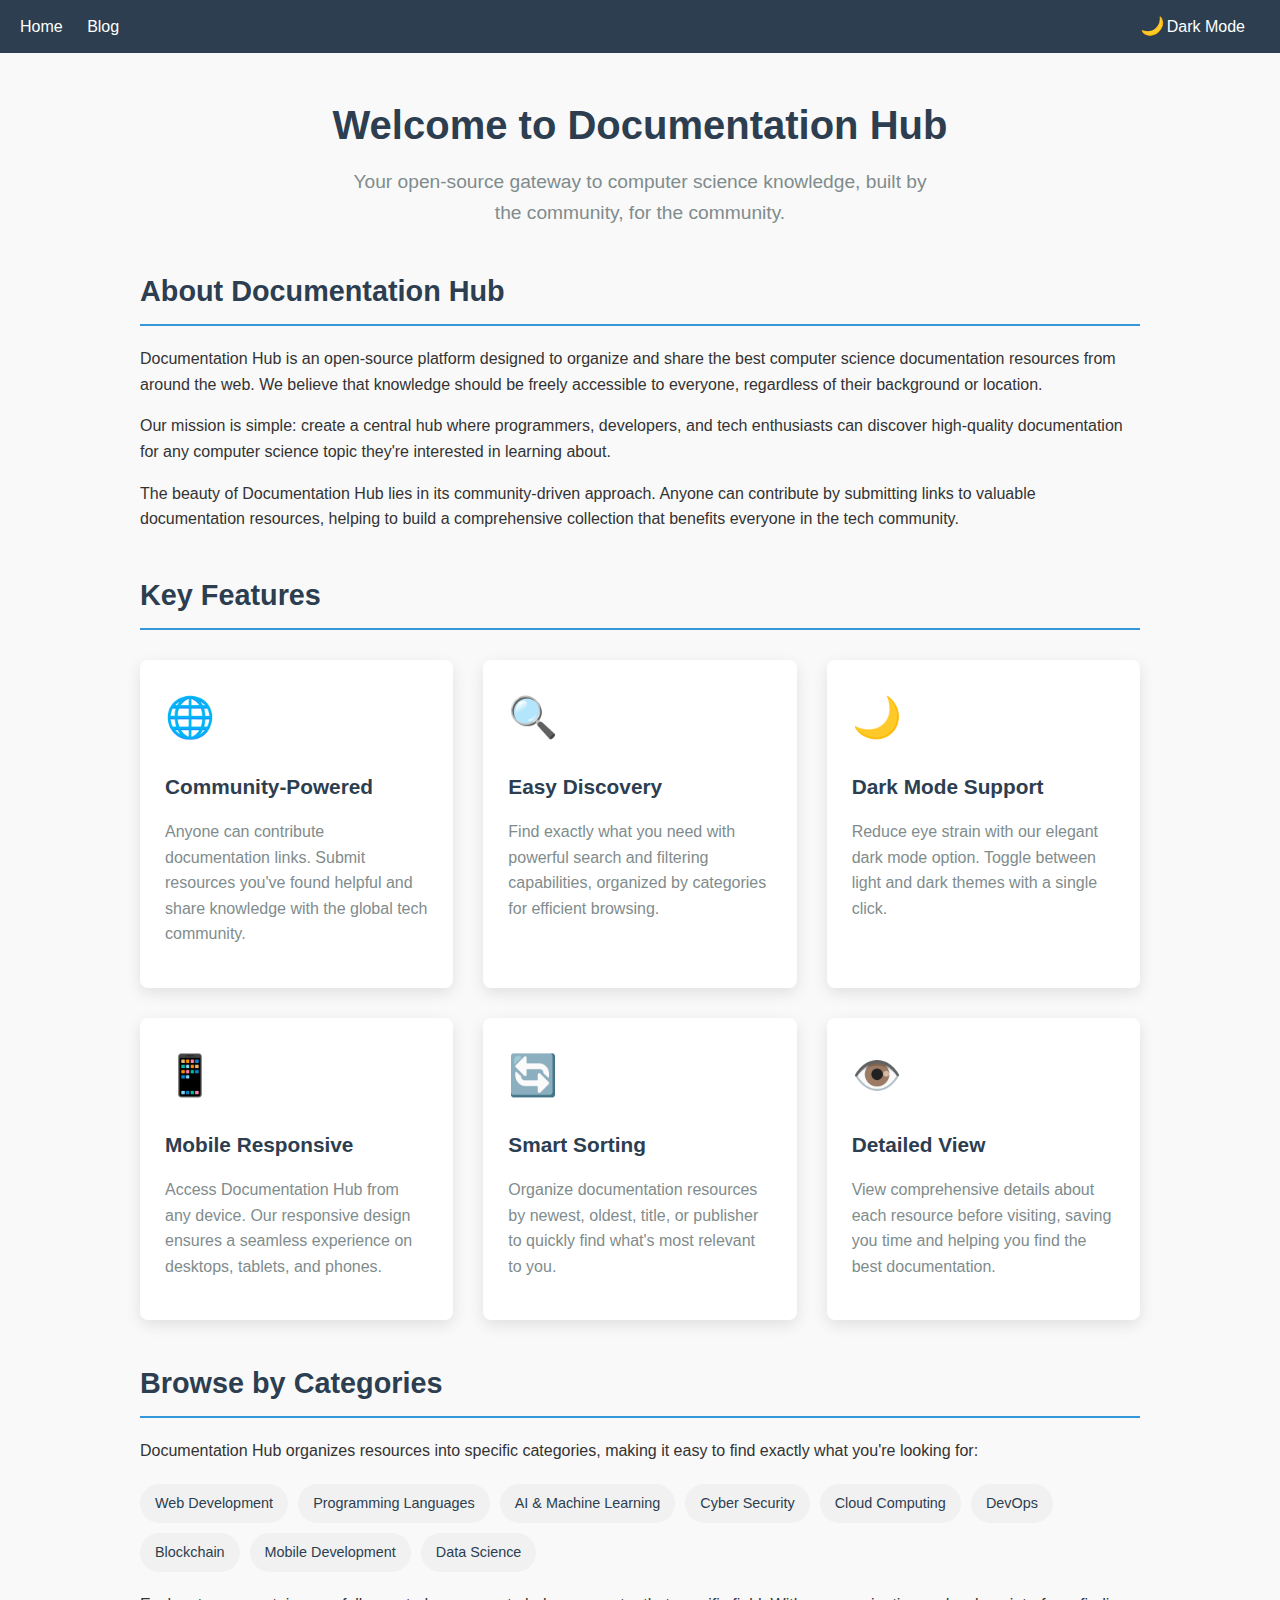
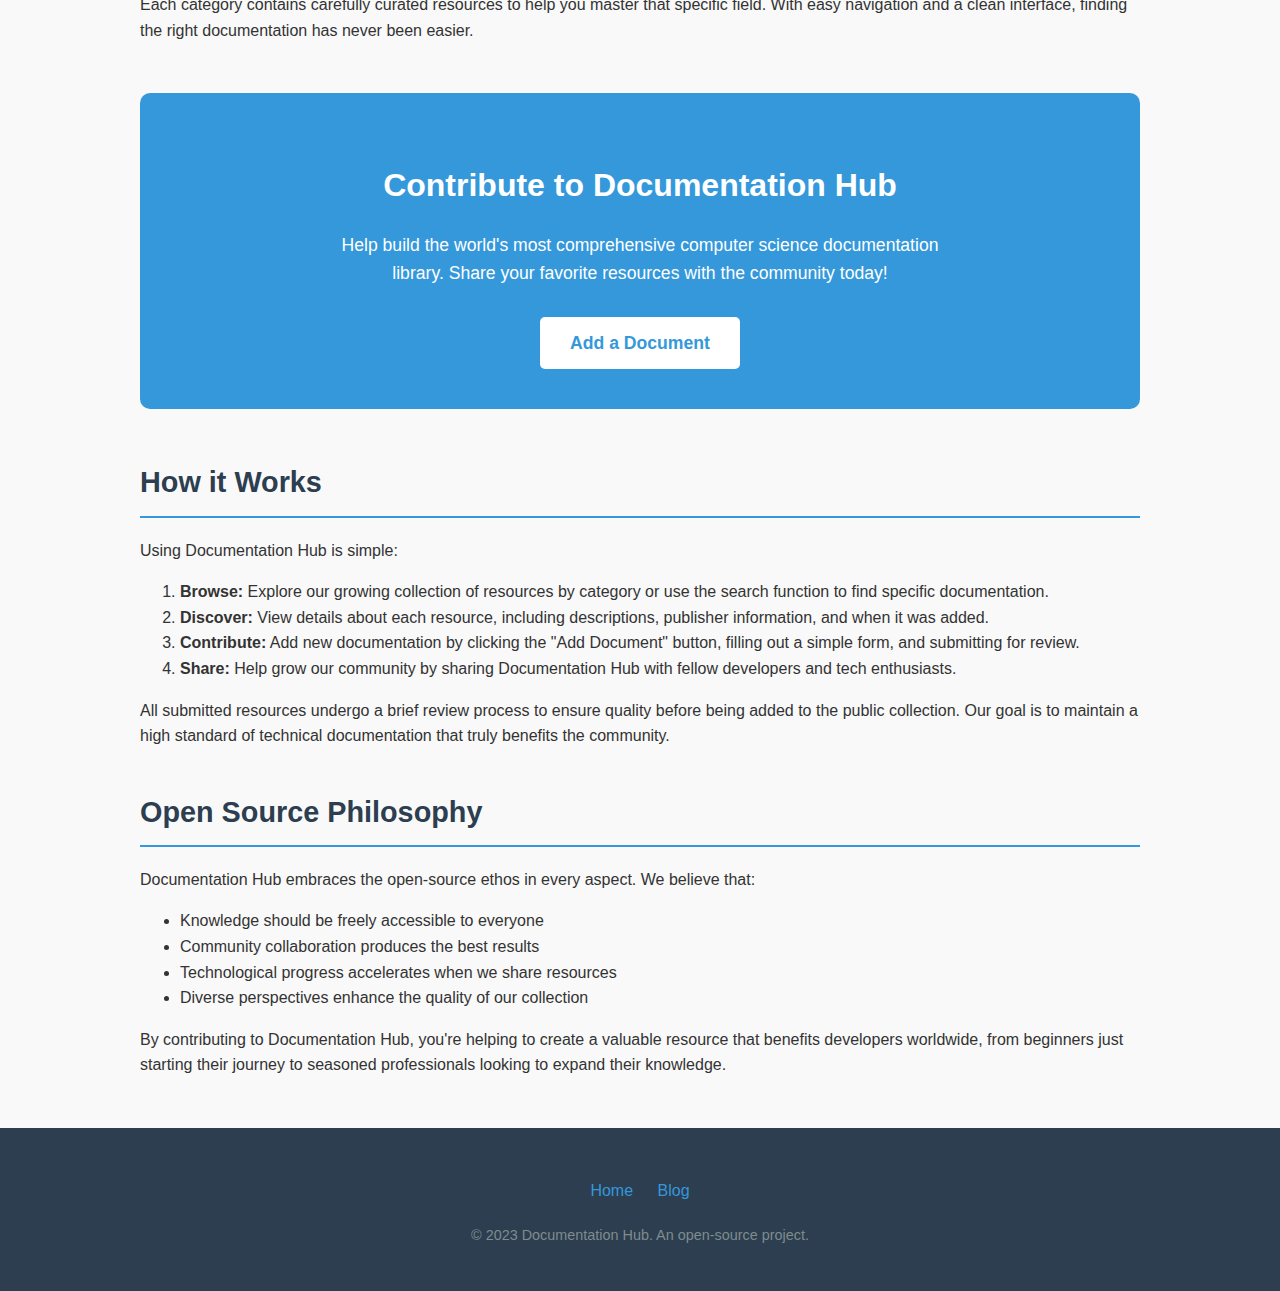
==== blog.html @ b3c6072e "Add files via upload" ====
<!DOCTYPE html>
<html lang="en">
<head>
    <meta charset="UTF-8">
    <meta name="viewport" content="width=device-width, initial-scale=1.0">
    <title>Documentation Hub - Blog</title>
    <style>
        /* General Page Styles */
        body {
            font-family: 'Arial', sans-serif;
            margin: 0;
            padding: 0;
            background-color: #f9f9f9;
            color: #333;
            min-width: 375px;
            line-height: 1.6;
        }

        /* Top Bar */
        .top-bar {
            display: flex;
            justify-content: space-between;
            align-items: center;
            padding: 12px 20px;
            background-color: #2C3E50;
            color: white;
            position: sticky;
            top: 0;
            z-index: 100;
        }
        
        .top-bar a {
            color: white;
            text-decoration: none;
            transition: all 0.3s;
            margin-right: 20px;
        }
        
        .top-bar a:hover {
            color: #3498db;
        }
        
        .dark-mode-toggle {
            margin-right: 15px;
            cursor: pointer;
            display: flex;
            align-items: center;
            color: white;
        }
        
        .dark-mode-toggle i {
            margin-right: 5px;
            font-size: 18px;
        }

        /* Blog Content */
        .blog-container {
            max-width: 1000px;
            margin: 40px auto;
            padding: 0 20px;
        }
        
        .blog-header {
            text-align: center;
            margin-bottom: 40px;
        }
        
        .blog-title {
            font-size: 2.5rem;
            color: #2C3E50;
            margin-bottom: 10px;
        }
        
        .blog-subtitle {
            font-size: 1.2rem;
            color: #7f8c8d;
            max-width: 600px;
            margin: 0 auto;
        }
        
        .blog-content {
            margin-bottom: 50px;
        }
        
        .blog-section {
            margin-bottom: 40px;
        }
        
        .section-title {
            font-size: 1.8rem;
            color: #2C3E50;
            margin-bottom: 20px;
            padding-bottom: 10px;
            border-bottom: 2px solid #3498db;
        }
        
        .feature-grid {
            display: grid;
            grid-template-columns: repeat(auto-fit, minmax(300px, 1fr));
            gap: 30px;
            margin-top: 30px;
        }
        
        .feature-card {
            background: white;
            border-radius: 8px;
            padding: 25px;
            box-shadow: 0 5px 15px rgba(0,0,0,0.1);
            transition: transform 0.3s, box-shadow 0.3s;
        }
        
        .feature-card:hover {
            transform: translateY(-5px);
            box-shadow: 0 8px 20px rgba(0,0,0,0.15);
        }
        
        .feature-icon {
            font-size: 2.5rem;
            margin-bottom: 15px;
            color: #3498db;
        }
        
        .feature-title {
            font-size: 1.3rem;
            margin-bottom: 10px;
            color: #2C3E50;
        }
        
        .feature-description {
            color: #7f8c8d;
            font-size: 1rem;
        }
        
        .cta-section {
            text-align: center;
            margin: 50px 0;
            padding: 40px;
            background-color: #3498db;
            border-radius: 10px;
            color: white;
        }
        
        .cta-title {
            font-size: 2rem;
            margin-bottom: 20px;
        }
        
        .cta-description {
            max-width: 600px;
            margin: 0 auto 30px;
            font-size: 1.1rem;
        }
        
        .cta-button {
            display: inline-block;
            padding: 12px 30px;
            background-color: white;
            color: #3498db;
            text-decoration: none;
            font-weight: bold;
            border-radius: 5px;
            transition: all 0.3s;
            font-size: 1.1rem;
        }
        
        .cta-button:hover {
            background-color: #f1f1f1;
            transform: translateY(-2px);
            box-shadow: 0 5px 15px rgba(0,0,0,0.1);
        }
        
        /* Categories Section */
        .categories-list {
            display: flex;
            flex-wrap: wrap;
            gap: 10px;
            margin-top: 20px;
        }
        
        .category-badge {
            background-color: #f1f1f1;
            padding: 8px 15px;
            border-radius: 20px;
            font-size: 0.9rem;
            color: #2C3E50;
            transition: all 0.3s;
        }
        
        .category-badge:hover {
            background-color: #3498db;
            color: white;
        }
        
        /* Footer */
        .footer {
            background-color: #2C3E50;
            color: white;
            padding: 30px 20px;
            text-align: center;
        }
        
        .footer-content {
            max-width: 800px;
            margin: 0 auto;
        }
        
        .footer-links {
            margin: 20px 0;
        }
        
        .footer-links a {
            color: #3498db;
            text-decoration: none;
            margin: 0 10px;
            transition: color 0.3s;
        }
        
        .footer-links a:hover {
            color: white;
        }
        
        .copyright {
            margin-top: 20px;
            color: #7f8c8d;
            font-size: 0.9rem;
        }
        
        /* Dark Mode Styles */
        body.dark-mode {
            background-color: #1a1a1a;
            color: #f0f0f0;
        }
        
        body.dark-mode .blog-title,
        body.dark-mode .section-title,
        body.dark-mode .feature-title {
            color: #e0e0e0;
        }
        
        body.dark-mode .blog-subtitle,
        body.dark-mode .feature-description {
            color: #b0b0b0;
        }
        
        body.dark-mode .feature-card {
            background-color: #2d2d2d;
            box-shadow: 0 5px 15px rgba(0,0,0,0.3);
        }
        
        body.dark-mode .category-badge {
            background-color: #3d3d3d;
            color: #e0e0e0;
        }
        
        body.dark-mode .category-badge:hover {
            background-color: #3498db;
        }
        
        /* Responsive Styles */
        @media (max-width: 768px) {
            .blog-title {
                font-size: 2rem;
            }
            
            .section-title {
                font-size: 1.5rem;
            }
            
            .feature-grid {
                grid-template-columns: 1fr;
            }
            
            .cta-title {
                font-size: 1.6rem;
            }
        }
    </style>
</head>
<body>

    <div class="top-bar">
        <div>
            <a href="index.html">Home</a>
            <a href="blog.html">Blog</a>
        </div>
        <div class="dark-mode-toggle" onclick="toggleDarkMode()">
            <i id="darkModeIcon">🌙</i>
            <span id="darkModeText">Dark Mode</span>
        </div>
    </div>

    <div class="blog-container">
        <div class="blog-header">
            <h1 class="blog-title">Welcome to Documentation Hub</h1>
            <p class="blog-subtitle">Your open-source gateway to computer science knowledge, built by the community, for the community.</p>
        </div>
        
        <div class="blog-content">
            <div class="blog-section">
                <h2 class="section-title">About Documentation Hub</h2>
                <p>Documentation Hub is an open-source platform designed to organize and share the best computer science documentation resources from around the web. We believe that knowledge should be freely accessible to everyone, regardless of their background or location.</p>
                <p>Our mission is simple: create a central hub where programmers, developers, and tech enthusiasts can discover high-quality documentation for any computer science topic they're interested in learning about.</p>
                <p>The beauty of Documentation Hub lies in its community-driven approach. Anyone can contribute by submitting links to valuable documentation resources, helping to build a comprehensive collection that benefits everyone in the tech community.</p>
            </div>
            
            <div class="blog-section">
                <h2 class="section-title">Key Features</h2>
                <div class="feature-grid">
                    <div class="feature-card">
                        <div class="feature-icon">🌐</div>
                        <h3 class="feature-title">Community-Powered</h3>
                        <p class="feature-description">Anyone can contribute documentation links. Submit resources you've found helpful and share knowledge with the global tech community.</p>
                    </div>
                    
                    <div class="feature-card">
                        <div class="feature-icon">🔍</div>
                        <h3 class="feature-title">Easy Discovery</h3>
                        <p class="feature-description">Find exactly what you need with powerful search and filtering capabilities, organized by categories for efficient browsing.</p>
                    </div>
                    
                    <div class="feature-card">
                        <div class="feature-icon">🌙</div>
                        <h3 class="feature-title">Dark Mode Support</h3>
                        <p class="feature-description">Reduce eye strain with our elegant dark mode option. Toggle between light and dark themes with a single click.</p>
                    </div>
                    
                    <div class="feature-card">
                        <div class="feature-icon">📱</div>
                        <h3 class="feature-title">Mobile Responsive</h3>
                        <p class="feature-description">Access Documentation Hub from any device. Our responsive design ensures a seamless experience on desktops, tablets, and phones.</p>
                    </div>
                    
                    <div class="feature-card">
                        <div class="feature-icon">🔄</div>
                        <h3 class="feature-title">Smart Sorting</h3>
                        <p class="feature-description">Organize documentation resources by newest, oldest, title, or publisher to quickly find what's most relevant to you.</p>
                    </div>
                    
                    <div class="feature-card">
                        <div class="feature-icon">👁️</div>
                        <h3 class="feature-title">Detailed View</h3>
                        <p class="feature-description">View comprehensive details about each resource before visiting, saving you time and helping you find the best documentation.</p>
                    </div>
                </div>
            </div>
            
            <div class="blog-section">
                <h2 class="section-title">Browse by Categories</h2>
                <p>Documentation Hub organizes resources into specific categories, making it easy to find exactly what you're looking for:</p>
                
                <div class="categories-list">
                    <span class="category-badge">Web Development</span>
                    <span class="category-badge">Programming Languages</span>
                    <span class="category-badge">AI & Machine Learning</span>
                    <span class="category-badge">Cyber Security</span>
                    <span class="category-badge">Cloud Computing</span>
                    <span class="category-badge">DevOps</span>
                    <span class="category-badge">Blockchain</span>
                    <span class="category-badge">Mobile Development</span>
                    <span class="category-badge">Data Science</span>
                </div>
                
                <p style="margin-top: 20px;">Each category contains carefully curated resources to help you master that specific field. With easy navigation and a clean interface, finding the right documentation has never been easier.</p>
            </div>
            
            <div class="cta-section">
                <h2 class="cta-title">Contribute to Documentation Hub</h2>
                <p class="cta-description">Help build the world's most comprehensive computer science documentation library. Share your favorite resources with the community today!</p>
                <a href="index.html" class="cta-button">Add a Document</a>
            </div>
            
            <div class="blog-section">
                <h2 class="section-title">How it Works</h2>
                <p>Using Documentation Hub is simple:</p>
                <ol>
                    <li><strong>Browse:</strong> Explore our growing collection of resources by category or use the search function to find specific documentation.</li>
                    <li><strong>Discover:</strong> View details about each resource, including descriptions, publisher information, and when it was added.</li>
                    <li><strong>Contribute:</strong> Add new documentation by clicking the "Add Document" button, filling out a simple form, and submitting for review.</li>
                    <li><strong>Share:</strong> Help grow our community by sharing Documentation Hub with fellow developers and tech enthusiasts.</li>
                </ol>
                <p>All submitted resources undergo a brief review process to ensure quality before being added to the public collection. Our goal is to maintain a high standard of technical documentation that truly benefits the community.</p>
            </div>
            
            <div class="blog-section">
                <h2 class="section-title">Open Source Philosophy</h2>
                <p>Documentation Hub embraces the open-source ethos in every aspect. We believe that:</p>
                <ul>
                    <li>Knowledge should be freely accessible to everyone</li>
                    <li>Community collaboration produces the best results</li>
                    <li>Technological progress accelerates when we share resources</li>
                    <li>Diverse perspectives enhance the quality of our collection</li>
                </ul>
                <p>By contributing to Documentation Hub, you're helping to create a valuable resource that benefits developers worldwide, from beginners just starting their journey to seasoned professionals looking to expand their knowledge.</p>
            </div>
        </div>
    </div>
    
    <footer class="footer">
        <div class="footer-content">
            <div class="footer-links">
                <a href="index.html">Home</a>
                <a href="blog.html">Blog</a>
            </div>
            <p class="copyright">© 2023 Documentation Hub. An open-source project.</p>
        </div>
    </footer>

    <script>
        // Dark Mode Toggle
        function toggleDarkMode() {
            const isDarkMode = document.body.classList.toggle('dark-mode');
            updateDarkModeUI(isDarkMode);
            localStorage.setItem('darkMode', isDarkMode ? 'enabled' : 'disabled');
        }

        function updateDarkModeUI(isDarkMode) {
            const icon = document.getElementById('darkModeIcon');
            const text = document.getElementById('darkModeText');
            
            if (isDarkMode) {
                icon.textContent = '☀️';
                text.textContent = 'Light Mode';
            } else {
                icon.textContent = '🌙';
                text.textContent = 'Dark Mode';
            }
        }

        // Check for saved dark mode preference on page load
        document.addEventListener("DOMContentLoaded", function() {
            const darkModePref = localStorage.getItem('darkMode');
            if (darkModePref === 'enabled') {
                document.body.classList.add('dark-mode');
                updateDarkModeUI(true);
            }
        });
    </script>

</body>
</html>
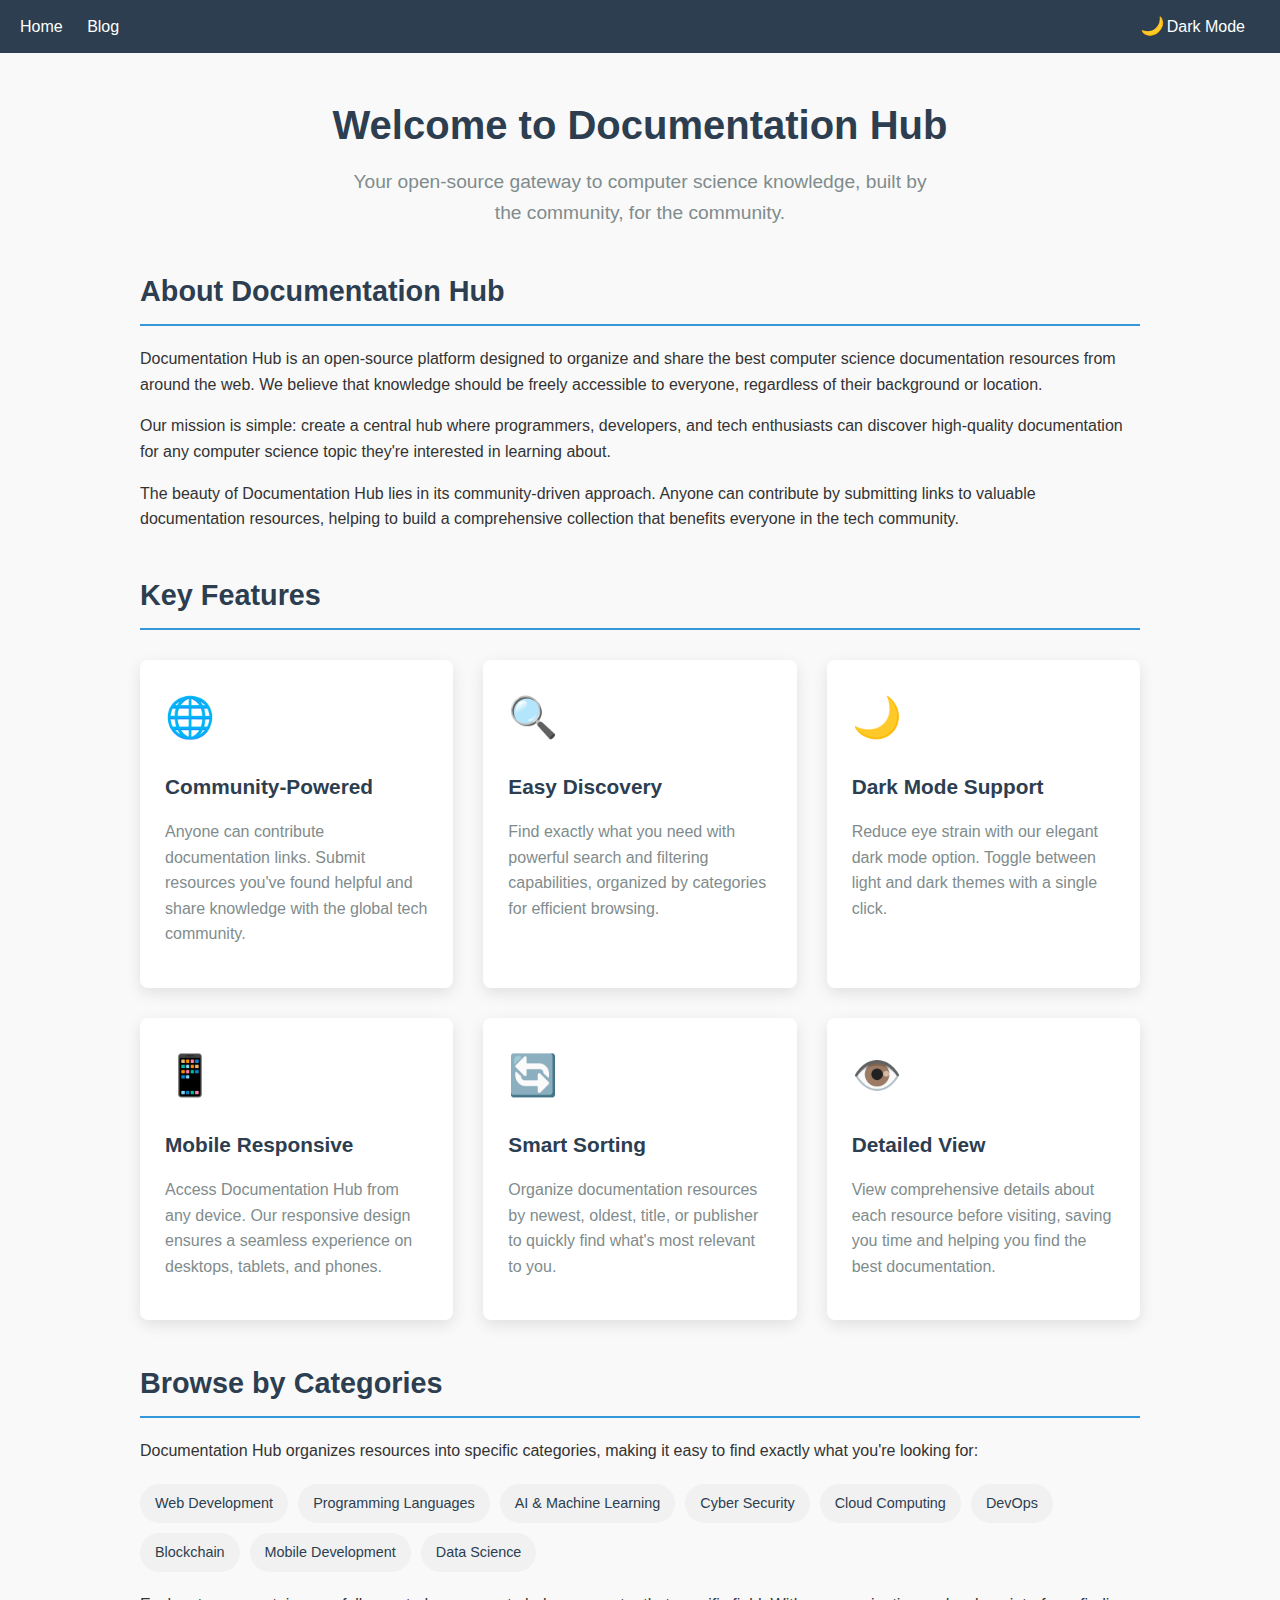
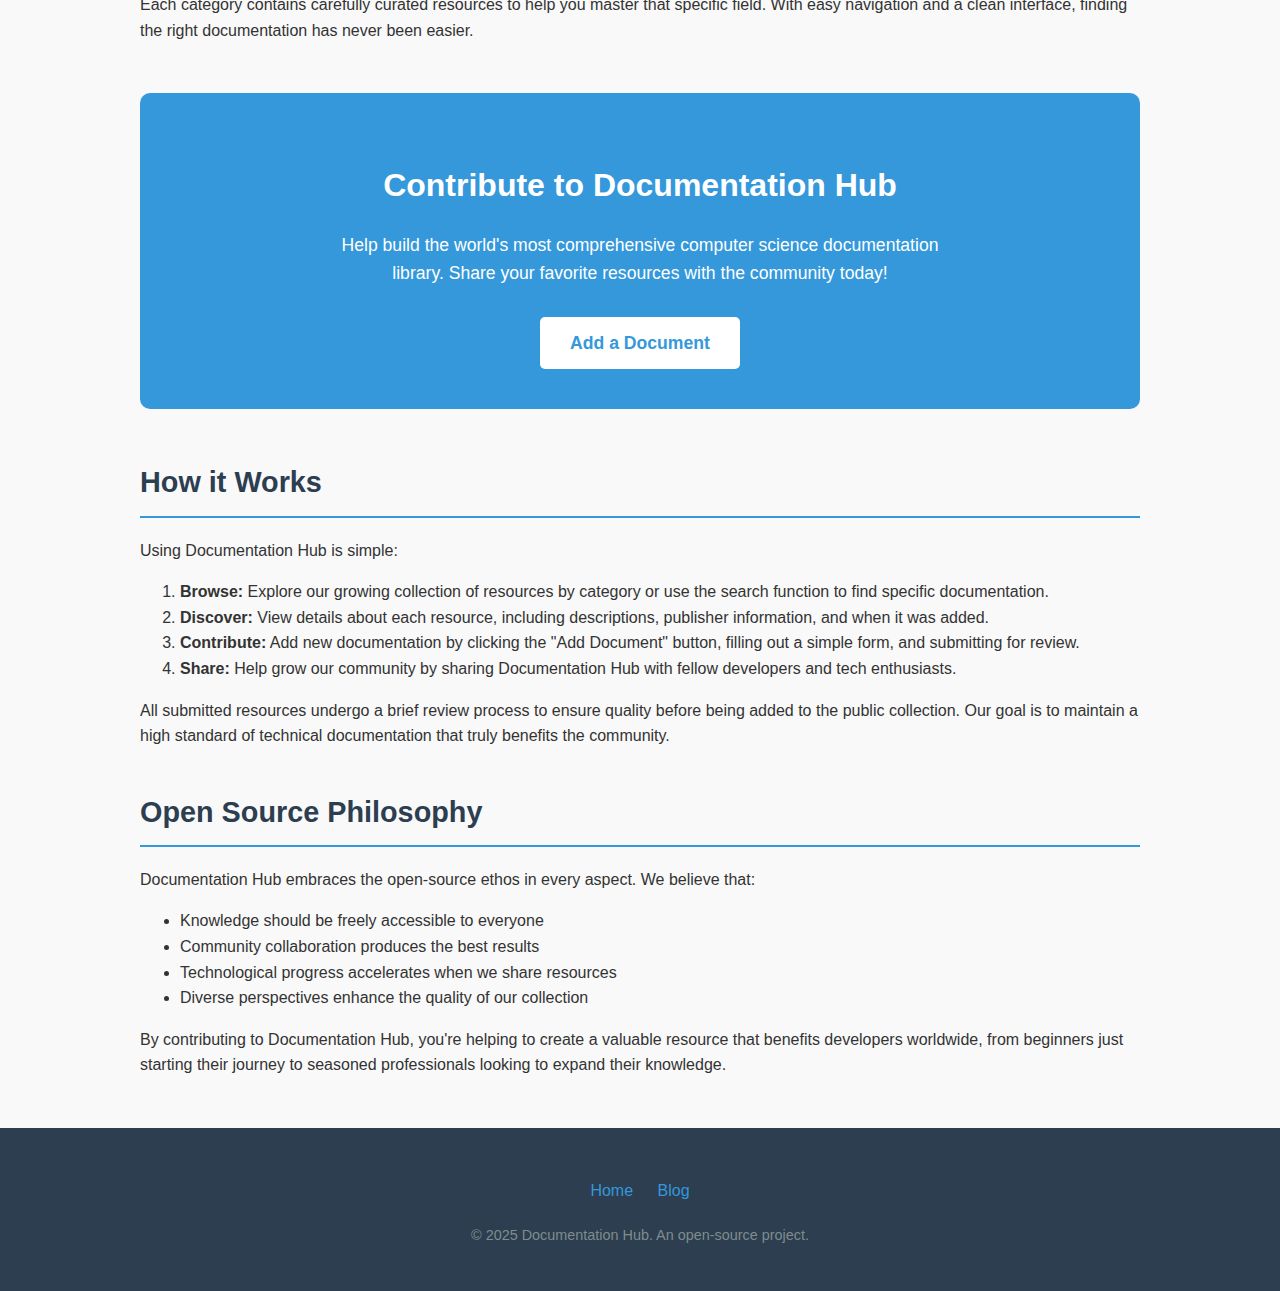
==== commit 85c85ec5: "Update blog.html" ====
--- a/blog.html
+++ b/blog.html
@@ -401,7 +401,7 @@
                 <a href="index.html">Home</a>
                 <a href="blog.html">Blog</a>
             </div>
-            <p class="copyright">© 2023 Documentation Hub. An open-source project.</p>
+            <p class="copyright">© 2025 Documentation Hub. An open-source project.</p>
         </div>
     </footer>
 
